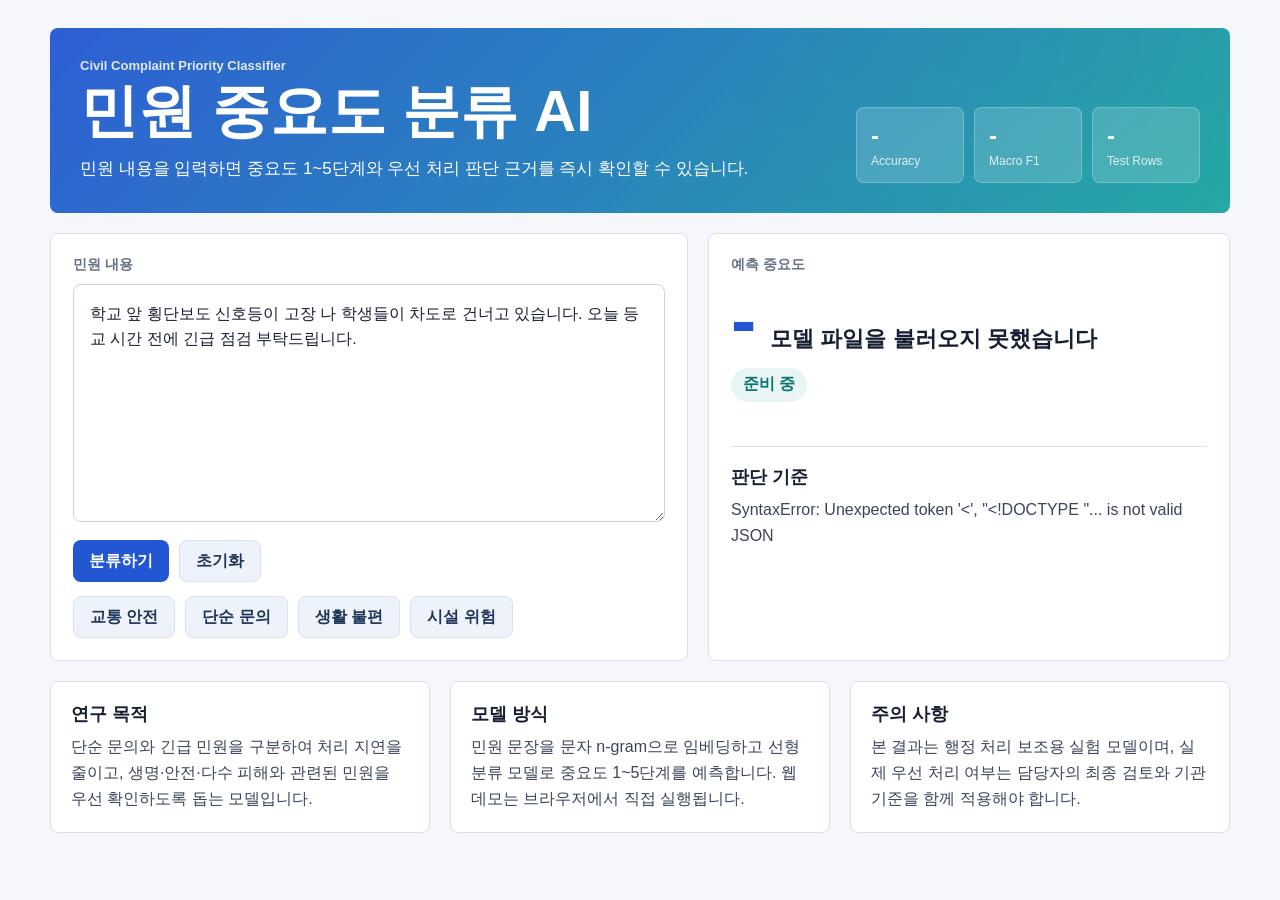
==== index.html @ 4ef5b435 "Build complaint priority classifier project" ====
<!doctype html>
<html lang="ko">
  <head>
    <meta charset="utf-8" />
    <meta name="viewport" content="width=device-width, initial-scale=1" />
    <title>민원 중요도 분류 AI</title>
    <link rel="stylesheet" href="styles.css" />
  </head>
  <body>
    <main class="shell">
      <section class="hero" aria-labelledby="page-title">
        <div>
          <p class="eyebrow">Civil Complaint Priority Classifier</p>
          <h1 id="page-title">민원 중요도 분류 AI</h1>
          <p class="summary">
            민원 내용을 입력하면 중요도 1~5단계와 우선 처리 판단 근거를 즉시 확인할 수 있습니다.
          </p>
        </div>
        <div class="metric-strip" aria-label="모델 성능 요약">
          <div>
            <strong id="metric-accuracy">-</strong>
            <span>Accuracy</span>
          </div>
          <div>
            <strong id="metric-f1">-</strong>
            <span>Macro F1</span>
          </div>
          <div>
            <strong id="metric-rows">-</strong>
            <span>Test Rows</span>
          </div>
        </div>
      </section>

      <section class="workspace" aria-label="민원 분류 테스트">
        <div class="input-pane">
          <label for="complaint-text">민원 내용</label>
          <textarea id="complaint-text" rows="8">학교 앞 횡단보도 신호등이 고장 나 학생들이 차도로 건너고 있습니다. 오늘 등교 시간 전에 긴급 점검 부탁드립니다.</textarea>
          <div class="actions">
            <button id="predict-button" type="button">분류하기</button>
            <button class="ghost" id="clear-button" type="button">초기화</button>
          </div>
          <div class="examples" aria-label="예시 민원">
            <button type="button" data-example="도로 중앙분리대가 파손되어 차량이 급정거하고 있습니다. 야간 사고 위험이 커서 즉시 조치가 필요합니다.">교통 안전</button>
            <button type="button" data-example="과태료 납부 기한과 납부 방법이 궁금합니다. 어디에서 확인할 수 있나요?">단순 문의</button>
            <button type="button" data-example="아파트 단지 옆 공사장에서 새벽마다 소음과 먼지가 심합니다. 여러 세대가 반복적으로 피해를 겪고 있습니다.">생활 불편</button>
            <button type="button" data-example="하천 산책로 난간이 흔들리고 일부가 떨어져 있습니다. 어린이와 노인이 자주 이용하는 길이라 빠른 보수가 필요합니다.">시설 위험</button>
          </div>
        </div>

        <div class="result-pane" aria-live="polite">
          <p class="result-label">예측 중요도</p>
          <div class="score-row">
            <strong id="result-score">-</strong>
            <span id="result-title">모델을 불러오는 중</span>
          </div>
          <div id="priority-badge" class="priority-badge">준비 중</div>
          <ol class="probabilities" id="probabilities"></ol>
          <div class="basis">
            <h2>판단 기준</h2>
            <p id="basis-text">입력 문장을 분석하면 기준 설명이 표시됩니다.</p>
          </div>
        </div>
      </section>

      <section class="reference" aria-label="프로젝트 요약">
        <div>
          <h2>연구 목적</h2>
          <p>단순 문의와 긴급 민원을 구분하여 처리 지연을 줄이고, 생명·안전·다수 피해와 관련된 민원을 우선 확인하도록 돕는 모델입니다.</p>
        </div>
        <div>
          <h2>모델 방식</h2>
          <p>민원 문장을 문자 n-gram으로 임베딩하고 선형 분류 모델로 중요도 1~5단계를 예측합니다. 웹 데모는 브라우저에서 직접 실행됩니다.</p>
        </div>
        <div>
          <h2>주의 사항</h2>
          <p>본 결과는 행정 처리 보조용 실험 모델이며, 실제 우선 처리 여부는 담당자의 최종 검토와 기관 기준을 함께 적용해야 합니다.</p>
        </div>
      </section>
    </main>
    <script src="app.js"></script>
  </body>
</html>
---- styles.css ----
:root {
  color-scheme: light;
  --ink: #172033;
  --muted: #647084;
  --line: #d9e1ec;
  --blue: #2256d2;
  --teal: #0f9f9a;
  --amber: #b7791f;
  --red: #c2413d;
  --surface: #ffffff;
  --wash: #f5f7fb;
  font-family: "Segoe UI", "Malgun Gothic", Arial, sans-serif;
}

* {
  box-sizing: border-box;
}

body {
  margin: 0;
  background: var(--wash);
  color: var(--ink);
}

.shell {
  width: min(1180px, calc(100% - 32px));
  margin: 0 auto;
  padding: 28px 0 40px;
}

.hero {
  display: grid;
  grid-template-columns: 1fr auto;
  gap: 24px;
  align-items: end;
  padding: 30px;
  color: #fff;
  background:
    linear-gradient(135deg, rgba(34, 86, 210, 0.95), rgba(15, 159, 154, 0.9)),
    radial-gradient(circle at 80% 20%, rgba(255, 255, 255, 0.22), transparent 28%);
  border-radius: 8px;
}

.eyebrow {
  margin: 0 0 8px;
  font-size: 13px;
  font-weight: 700;
  letter-spacing: 0;
  opacity: 0.86;
}

h1 {
  margin: 0;
  font-size: clamp(34px, 5vw, 58px);
  line-height: 1.04;
  letter-spacing: 0;
}

.summary {
  max-width: 680px;
  margin: 14px 0 0;
  font-size: 17px;
  line-height: 1.6;
}

.metric-strip {
  display: grid;
  grid-template-columns: repeat(3, minmax(92px, 1fr));
  gap: 10px;
}

.metric-strip div {
  min-width: 108px;
  padding: 14px;
  background: rgba(255, 255, 255, 0.16);
  border: 1px solid rgba(255, 255, 255, 0.22);
  border-radius: 8px;
}

.metric-strip strong,
.metric-strip span {
  display: block;
}

.metric-strip strong {
  font-size: 24px;
}

.metric-strip span {
  margin-top: 4px;
  font-size: 12px;
  opacity: 0.84;
}

.workspace {
  display: grid;
  grid-template-columns: minmax(0, 1.1fr) minmax(320px, 0.9fr);
  gap: 20px;
  margin-top: 20px;
}

.input-pane,
.result-pane,
.reference > div {
  background: var(--surface);
  border: 1px solid var(--line);
  border-radius: 8px;
}

.input-pane,
.result-pane {
  padding: 22px;
}

label,
.result-label {
  display: block;
  margin: 0 0 10px;
  color: var(--muted);
  font-size: 14px;
  font-weight: 700;
}

textarea {
  width: 100%;
  min-height: 210px;
  resize: vertical;
  padding: 16px;
  border: 1px solid #c8d2df;
  border-radius: 8px;
  color: var(--ink);
  font: inherit;
  line-height: 1.6;
}

textarea:focus {
  outline: 3px solid rgba(34, 86, 210, 0.16);
  border-color: var(--blue);
}

.actions,
.examples {
  display: flex;
  flex-wrap: wrap;
  gap: 10px;
  margin-top: 14px;
}

button {
  min-height: 42px;
  padding: 0 16px;
  border: 0;
  border-radius: 8px;
  background: var(--blue);
  color: #fff;
  font: inherit;
  font-weight: 700;
  cursor: pointer;
}

button:hover {
  filter: brightness(0.96);
}

button.ghost,
.examples button {
  background: #eef3fb;
  color: #203657;
  border: 1px solid #d7e1ef;
}

.score-row {
  display: flex;
  align-items: baseline;
  gap: 14px;
  margin-bottom: 12px;
}

#result-score {
  font-size: 76px;
  line-height: 0.95;
  color: var(--blue);
}

#result-title {
  font-size: 22px;
  font-weight: 800;
}

.priority-badge {
  display: inline-flex;
  align-items: center;
  min-height: 34px;
  padding: 0 12px;
  border-radius: 999px;
  background: #e8f5f4;
  color: #08736f;
  font-weight: 800;
}

.probabilities {
  display: grid;
  gap: 9px;
  margin: 22px 0;
  padding: 0;
  list-style: none;
}

.probabilities li {
  display: grid;
  grid-template-columns: 80px 1fr 58px;
  gap: 10px;
  align-items: center;
  font-size: 14px;
}

.bar {
  height: 10px;
  overflow: hidden;
  border-radius: 999px;
  background: #e9eef6;
}

.bar span {
  display: block;
  height: 100%;
  width: 0;
  border-radius: inherit;
  background: linear-gradient(90deg, var(--teal), var(--blue));
}

.basis {
  padding-top: 18px;
  border-top: 1px solid var(--line);
}

h2 {
  margin: 0 0 8px;
  font-size: 18px;
  letter-spacing: 0;
}

.basis p,
.reference p {
  margin: 0;
  color: #39455a;
  line-height: 1.62;
}

.reference {
  display: grid;
  grid-template-columns: repeat(3, 1fr);
  gap: 20px;
  margin-top: 20px;
}

.reference > div {
  padding: 20px;
}

@media (max-width: 860px) {
  .hero,
  .workspace,
  .reference {
    grid-template-columns: 1fr;
  }

  .metric-strip {
    width: 100%;
  }

  #result-score {
    font-size: 62px;
  }
}
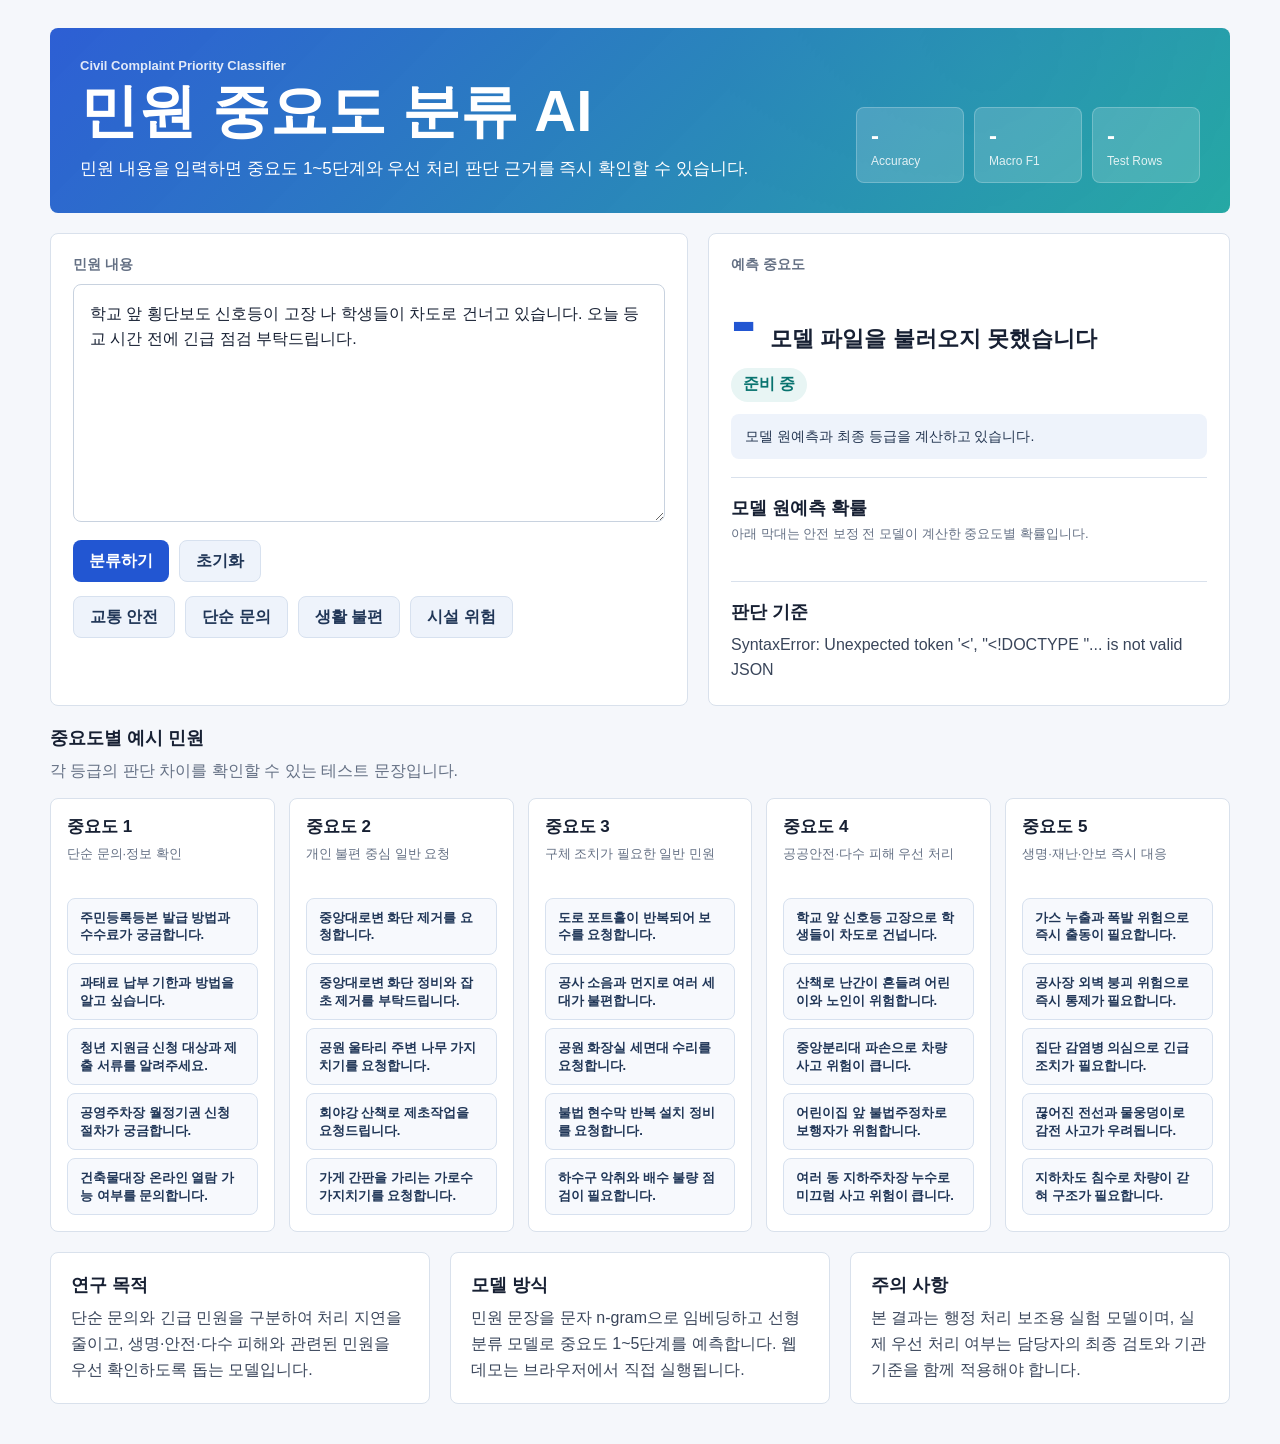
==== commit 19c3f070: "Clarify web priority adjustment and add examples" ====
--- a/index.html
+++ b/index.html
@@ -55,10 +55,83 @@
             <span id="result-title">모델을 불러오는 중</span>
           </div>
           <div id="priority-badge" class="priority-badge">준비 중</div>
+          <p id="adjustment-note" class="adjustment-note">모델 원예측과 최종 등급을 계산하고 있습니다.</p>
+          <div class="probability-heading">
+            <h2>모델 원예측 확률</h2>
+            <p>아래 막대는 안전 보정 전 모델이 계산한 중요도별 확률입니다.</p>
+          </div>
           <ol class="probabilities" id="probabilities"></ol>
           <div class="basis">
             <h2>판단 기준</h2>
             <p id="basis-text">입력 문장을 분석하면 기준 설명이 표시됩니다.</p>
+          </div>
+        </div>
+      </section>
+
+      <section class="example-library" aria-label="중요도별 예시 민원">
+        <div class="section-heading">
+          <h2>중요도별 예시 민원</h2>
+          <p>각 등급의 판단 차이를 확인할 수 있는 테스트 문장입니다.</p>
+        </div>
+        <div class="example-grid">
+          <div class="example-group">
+            <h3>중요도 1</h3>
+            <p>단순 문의·정보 확인</p>
+            <div class="example-list">
+              <button type="button" data-example="주민등록등본 인터넷 발급 방법과 수수료가 궁금합니다.">주민등록등본 발급 방법과 수수료가 궁금합니다.</button>
+              <button type="button" data-example="과태료 납부 기한과 납부 방법을 어디에서 확인할 수 있나요?">과태료 납부 기한과 방법을 알고 싶습니다.</button>
+              <button type="button" data-example="청년 지원금 신청 대상과 제출 서류를 알려주세요.">청년 지원금 신청 대상과 제출 서류를 알려주세요.</button>
+              <button type="button" data-example="공영주차장 월정기권 신청 절차가 궁금합니다.">공영주차장 월정기권 신청 절차가 궁금합니다.</button>
+              <button type="button" data-example="건축물대장 열람은 온라인으로 가능한가요?">건축물대장 온라인 열람 가능 여부를 문의합니다.</button>
+            </div>
+          </div>
+
+          <div class="example-group">
+            <h3>중요도 2</h3>
+            <p>개인 불편 중심 일반 요청</p>
+            <div class="example-list">
+              <button type="button" data-example="중앙대로변 화단 제거해주세요.">중앙대로변 화단 제거를 요청합니다.</button>
+              <button type="button" data-example="중앙대로변 화단 정비와 잡초 제거를 부탁드립니다.">중앙대로변 화단 정비와 잡초 제거를 부탁드립니다.</button>
+              <button type="button" data-example="공원 울타리 주변 나무 가지치기를 요청합니다.">공원 울타리 주변 나무 가지치기를 요청합니다.</button>
+              <button type="button" data-example="회야강 산책로 제초작업을 요청드립니다.">회야강 산책로 제초작업을 요청드립니다.</button>
+              <button type="button" data-example="가게 간판이 가로수에 가려 잘 보이지 않습니다. 가지치기 요청드립니다.">가게 간판을 가리는 가로수 가지치기를 요청합니다.</button>
+            </div>
+          </div>
+
+          <div class="example-group">
+            <h3>중요도 3</h3>
+            <p>구체 조치가 필요한 일반 민원</p>
+            <div class="example-list">
+              <button type="button" data-example="도로 포트홀이 반복적으로 생겨 차량 통행이 불편합니다. 보수 요청합니다.">도로 포트홀이 반복되어 보수를 요청합니다.</button>
+              <button type="button" data-example="아파트 옆 공사 소음과 먼지 때문에 여러 세대가 불편을 겪고 있습니다.">공사 소음과 먼지로 여러 세대가 불편합니다.</button>
+              <button type="button" data-example="공원 화장실 세면대가 계속 고장 나 이용이 어렵습니다. 수리 부탁드립니다.">공원 화장실 세면대 수리를 요청합니다.</button>
+              <button type="button" data-example="불법 현수막이 계속 설치되어 도시 미관과 보행에 불편을 줍니다. 정비 바랍니다.">불법 현수막 반복 설치 정비를 요청합니다.</button>
+              <button type="button" data-example="하수구 악취와 배수 불량이 반복되어 점검이 필요합니다.">하수구 악취와 배수 불량 점검이 필요합니다.</button>
+            </div>
+          </div>
+
+          <div class="example-group">
+            <h3>중요도 4</h3>
+            <p>공공안전·다수 피해 우선 처리</p>
+            <div class="example-list">
+              <button type="button" data-example="학교 앞 횡단보도 신호등이 고장 나 학생들이 차도로 건너고 있습니다. 오늘 등교 시간 전에 점검 부탁드립니다.">학교 앞 신호등 고장으로 학생들이 차도로 건넙니다.</button>
+              <button type="button" data-example="하천 산책로 난간이 흔들려 어린이와 노인이 넘어질 위험이 있습니다. 빠른 보수 요청합니다.">산책로 난간이 흔들려 어린이와 노인이 위험합니다.</button>
+              <button type="button" data-example="도로 중앙분리대가 파손되어 차량이 급정거하고 있습니다. 야간 사고 위험이 커서 즉시 조치가 필요합니다.">중앙분리대 파손으로 차량 사고 위험이 큽니다.</button>
+              <button type="button" data-example="어린이집 앞 불법주정차 때문에 보행자가 차도로 밀려 사고 위험이 큽니다.">어린이집 앞 불법주정차로 보행자가 위험합니다.</button>
+              <button type="button" data-example="아파트 여러 동에서 지하주차장 누수가 반복되어 미끄럼 사고 위험이 큽니다.">여러 동 지하주차장 누수로 미끄럼 사고 위험이 큽니다.</button>
+            </div>
+          </div>
+
+          <div class="example-group">
+            <h3>중요도 5</h3>
+            <p>생명·재난·안보 즉시 대응</p>
+            <div class="example-list">
+              <button type="button" data-example="상가 건물에서 가스 냄새가 나고 누출이 의심됩니다. 폭발 위험이 있어 즉시 출동 요청합니다.">가스 누출과 폭발 위험으로 즉시 출동이 필요합니다.</button>
+              <button type="button" data-example="공사장 외벽이 붕괴될 것처럼 기울어 보이고 사람들이 아래를 지나갑니다. 즉시 통제해 주세요.">공사장 외벽 붕괴 위험으로 즉시 통제가 필요합니다.</button>
+              <button type="button" data-example="집단 식중독 의심 증상이 여러 명에게 발생했습니다. 감염병 신고와 긴급 조치가 필요합니다.">집단 감염병 의심으로 긴급 조치가 필요합니다.</button>
+              <button type="button" data-example="도로에 전선이 끊어져 물웅덩이에 닿아 있습니다. 감전 사고가 우려됩니다.">끊어진 전선과 물웅덩이로 감전 사고가 우려됩니다.</button>
+              <button type="button" data-example="지하차도가 갑자기 침수되어 차량이 갇혀 있습니다. 구조 요청이 필요합니다.">지하차도 침수로 차량이 갇혀 구조가 필요합니다.</button>
+            </div>
           </div>
         </div>
       </section>
--- a/styles.css
+++ b/styles.css
@@ -101,6 +101,7 @@
 
 .input-pane,
 .result-pane,
+.example-group,
 .reference > div {
   background: var(--surface);
   border: 1px solid var(--line);
@@ -198,20 +199,61 @@
   font-weight: 800;
 }
 
+.adjustment-note {
+  margin: 12px 0 0;
+  padding: 12px 14px;
+  border-radius: 8px;
+  background: #eef3fb;
+  color: #243651;
+  font-size: 14px;
+  line-height: 1.55;
+}
+
+.adjustment-note.is-adjusted {
+  background: #fff6df;
+  color: #73460d;
+}
+
+.probability-heading {
+  margin-top: 18px;
+  padding-top: 18px;
+  border-top: 1px solid var(--line);
+}
+
+.probability-heading h2 {
+  margin-bottom: 4px;
+}
+
+.probability-heading p {
+  margin: 0;
+  color: var(--muted);
+  font-size: 13px;
+  line-height: 1.55;
+}
+
 .probabilities {
   display: grid;
   gap: 9px;
-  margin: 22px 0;
+  margin: 14px 0 22px;
   padding: 0;
   list-style: none;
 }
 
 .probabilities li {
   display: grid;
-  grid-template-columns: 80px 1fr 58px;
+  grid-template-columns: 132px 1fr 58px;
   gap: 10px;
   align-items: center;
   font-size: 14px;
+}
+
+.probabilities li.is-model-top {
+  font-weight: 800;
+}
+
+.probabilities li.is-final:not(.is-model-top) {
+  color: #8a4f08;
+  font-weight: 800;
 }
 
 .bar {
@@ -234,6 +276,16 @@
   border-top: 1px solid var(--line);
 }
 
+.section-heading {
+  margin-bottom: 14px;
+}
+
+.section-heading p {
+  margin: 0;
+  color: var(--muted);
+  line-height: 1.6;
+}
+
 h2 {
   margin: 0 0 8px;
   font-size: 18px;
@@ -254,6 +306,51 @@
   margin-top: 20px;
 }
 
+.example-library {
+  margin-top: 20px;
+}
+
+.example-grid {
+  display: grid;
+  grid-template-columns: repeat(5, minmax(0, 1fr));
+  gap: 14px;
+}
+
+.example-group {
+  padding: 16px;
+}
+
+.example-group h3 {
+  margin: 0;
+  font-size: 17px;
+  letter-spacing: 0;
+}
+
+.example-group p {
+  min-height: 42px;
+  margin: 6px 0 12px;
+  color: var(--muted);
+  font-size: 13px;
+  line-height: 1.5;
+}
+
+.example-list {
+  display: grid;
+  gap: 8px;
+}
+
+.example-list button {
+  min-height: 48px;
+  padding: 10px 12px;
+  background: #f7f9fd;
+  color: #203657;
+  border: 1px solid #d7e1ef;
+  text-align: left;
+  font-size: 13px;
+  font-weight: 700;
+  line-height: 1.35;
+}
+
 .reference > div {
   padding: 20px;
 }
@@ -261,6 +358,7 @@
 @media (max-width: 860px) {
   .hero,
   .workspace,
+  .example-grid,
   .reference {
     grid-template-columns: 1fr;
   }
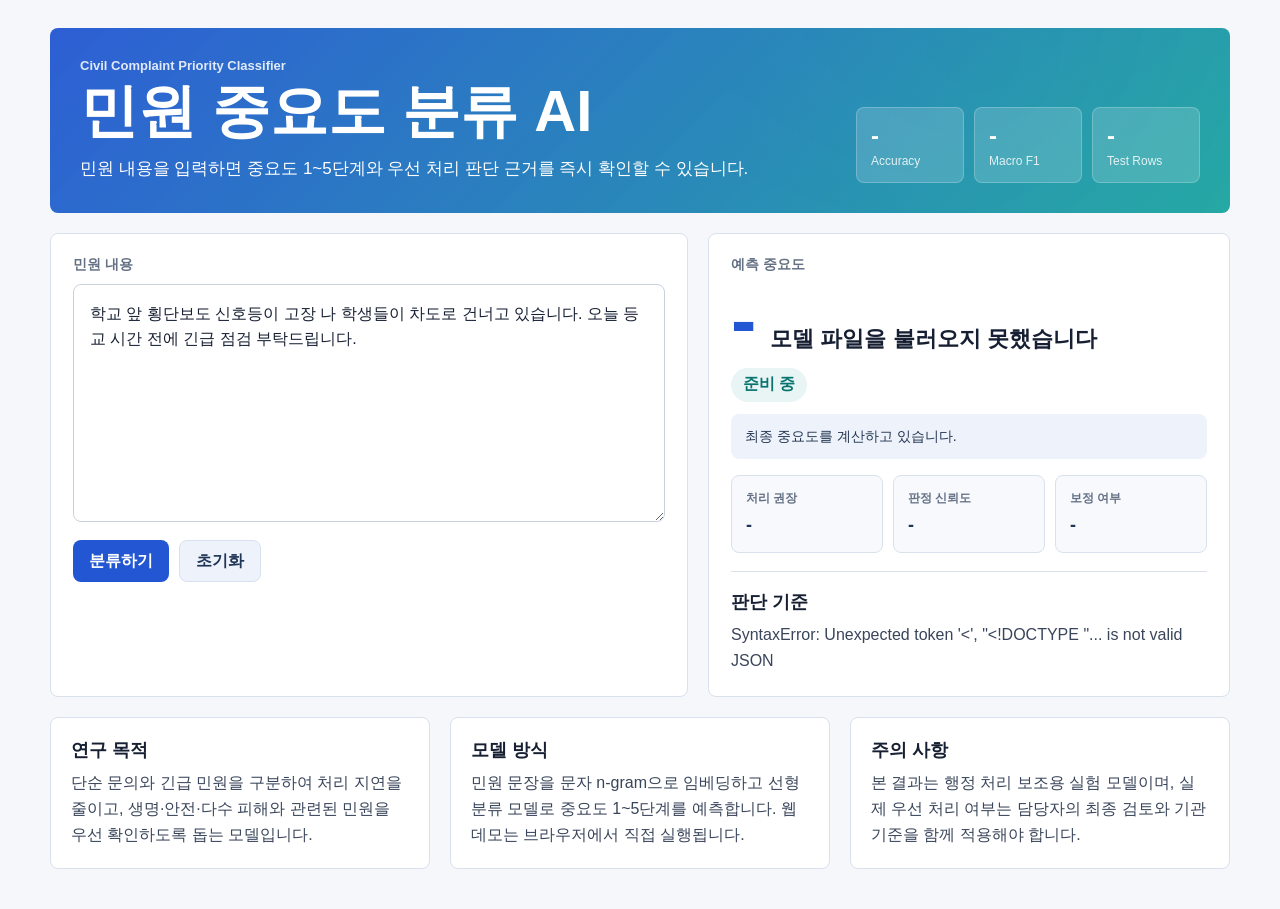
==== commit 325a7b9f: "Simplify web prediction display" ====
--- a/index.html
+++ b/index.html
@@ -40,12 +40,6 @@
             <button id="predict-button" type="button">분류하기</button>
             <button class="ghost" id="clear-button" type="button">초기화</button>
           </div>
-          <div class="examples" aria-label="예시 민원">
-            <button type="button" data-example="도로 중앙분리대가 파손되어 차량이 급정거하고 있습니다. 야간 사고 위험이 커서 즉시 조치가 필요합니다.">교통 안전</button>
-            <button type="button" data-example="과태료 납부 기한과 납부 방법이 궁금합니다. 어디에서 확인할 수 있나요?">단순 문의</button>
-            <button type="button" data-example="아파트 단지 옆 공사장에서 새벽마다 소음과 먼지가 심합니다. 여러 세대가 반복적으로 피해를 겪고 있습니다.">생활 불편</button>
-            <button type="button" data-example="하천 산책로 난간이 흔들리고 일부가 떨어져 있습니다. 어린이와 노인이 자주 이용하는 길이라 빠른 보수가 필요합니다.">시설 위험</button>
-          </div>
         </div>
 
         <div class="result-pane" aria-live="polite">
@@ -55,83 +49,24 @@
             <span id="result-title">모델을 불러오는 중</span>
           </div>
           <div id="priority-badge" class="priority-badge">준비 중</div>
-          <p id="adjustment-note" class="adjustment-note">모델 원예측과 최종 등급을 계산하고 있습니다.</p>
-          <div class="probability-heading">
-            <h2>모델 원예측 확률</h2>
-            <p>아래 막대는 안전 보정 전 모델이 계산한 중요도별 확률입니다.</p>
+          <p id="adjustment-note" class="adjustment-note">최종 중요도를 계산하고 있습니다.</p>
+          <div class="result-metrics" aria-label="분류 보조 지표">
+            <div>
+              <span>처리 권장</span>
+              <strong id="metric-action">-</strong>
+            </div>
+            <div>
+              <span>판정 신뢰도</span>
+              <strong id="metric-confidence">-</strong>
+            </div>
+            <div>
+              <span>보정 여부</span>
+              <strong id="metric-adjusted">-</strong>
+            </div>
           </div>
-          <ol class="probabilities" id="probabilities"></ol>
           <div class="basis">
             <h2>판단 기준</h2>
             <p id="basis-text">입력 문장을 분석하면 기준 설명이 표시됩니다.</p>
-          </div>
-        </div>
-      </section>
-
-      <section class="example-library" aria-label="중요도별 예시 민원">
-        <div class="section-heading">
-          <h2>중요도별 예시 민원</h2>
-          <p>각 등급의 판단 차이를 확인할 수 있는 테스트 문장입니다.</p>
-        </div>
-        <div class="example-grid">
-          <div class="example-group">
-            <h3>중요도 1</h3>
-            <p>단순 문의·정보 확인</p>
-            <div class="example-list">
-              <button type="button" data-example="주민등록등본 인터넷 발급 방법과 수수료가 궁금합니다.">주민등록등본 발급 방법과 수수료가 궁금합니다.</button>
-              <button type="button" data-example="과태료 납부 기한과 납부 방법을 어디에서 확인할 수 있나요?">과태료 납부 기한과 방법을 알고 싶습니다.</button>
-              <button type="button" data-example="청년 지원금 신청 대상과 제출 서류를 알려주세요.">청년 지원금 신청 대상과 제출 서류를 알려주세요.</button>
-              <button type="button" data-example="공영주차장 월정기권 신청 절차가 궁금합니다.">공영주차장 월정기권 신청 절차가 궁금합니다.</button>
-              <button type="button" data-example="건축물대장 열람은 온라인으로 가능한가요?">건축물대장 온라인 열람 가능 여부를 문의합니다.</button>
-            </div>
-          </div>
-
-          <div class="example-group">
-            <h3>중요도 2</h3>
-            <p>개인 불편 중심 일반 요청</p>
-            <div class="example-list">
-              <button type="button" data-example="중앙대로변 화단 제거해주세요.">중앙대로변 화단 제거를 요청합니다.</button>
-              <button type="button" data-example="중앙대로변 화단 정비와 잡초 제거를 부탁드립니다.">중앙대로변 화단 정비와 잡초 제거를 부탁드립니다.</button>
-              <button type="button" data-example="공원 울타리 주변 나무 가지치기를 요청합니다.">공원 울타리 주변 나무 가지치기를 요청합니다.</button>
-              <button type="button" data-example="회야강 산책로 제초작업을 요청드립니다.">회야강 산책로 제초작업을 요청드립니다.</button>
-              <button type="button" data-example="가게 간판이 가로수에 가려 잘 보이지 않습니다. 가지치기 요청드립니다.">가게 간판을 가리는 가로수 가지치기를 요청합니다.</button>
-            </div>
-          </div>
-
-          <div class="example-group">
-            <h3>중요도 3</h3>
-            <p>구체 조치가 필요한 일반 민원</p>
-            <div class="example-list">
-              <button type="button" data-example="도로 포트홀이 반복적으로 생겨 차량 통행이 불편합니다. 보수 요청합니다.">도로 포트홀이 반복되어 보수를 요청합니다.</button>
-              <button type="button" data-example="아파트 옆 공사 소음과 먼지 때문에 여러 세대가 불편을 겪고 있습니다.">공사 소음과 먼지로 여러 세대가 불편합니다.</button>
-              <button type="button" data-example="공원 화장실 세면대가 계속 고장 나 이용이 어렵습니다. 수리 부탁드립니다.">공원 화장실 세면대 수리를 요청합니다.</button>
-              <button type="button" data-example="불법 현수막이 계속 설치되어 도시 미관과 보행에 불편을 줍니다. 정비 바랍니다.">불법 현수막 반복 설치 정비를 요청합니다.</button>
-              <button type="button" data-example="하수구 악취와 배수 불량이 반복되어 점검이 필요합니다.">하수구 악취와 배수 불량 점검이 필요합니다.</button>
-            </div>
-          </div>
-
-          <div class="example-group">
-            <h3>중요도 4</h3>
-            <p>공공안전·다수 피해 우선 처리</p>
-            <div class="example-list">
-              <button type="button" data-example="학교 앞 횡단보도 신호등이 고장 나 학생들이 차도로 건너고 있습니다. 오늘 등교 시간 전에 점검 부탁드립니다.">학교 앞 신호등 고장으로 학생들이 차도로 건넙니다.</button>
-              <button type="button" data-example="하천 산책로 난간이 흔들려 어린이와 노인이 넘어질 위험이 있습니다. 빠른 보수 요청합니다.">산책로 난간이 흔들려 어린이와 노인이 위험합니다.</button>
-              <button type="button" data-example="도로 중앙분리대가 파손되어 차량이 급정거하고 있습니다. 야간 사고 위험이 커서 즉시 조치가 필요합니다.">중앙분리대 파손으로 차량 사고 위험이 큽니다.</button>
-              <button type="button" data-example="어린이집 앞 불법주정차 때문에 보행자가 차도로 밀려 사고 위험이 큽니다.">어린이집 앞 불법주정차로 보행자가 위험합니다.</button>
-              <button type="button" data-example="아파트 여러 동에서 지하주차장 누수가 반복되어 미끄럼 사고 위험이 큽니다.">여러 동 지하주차장 누수로 미끄럼 사고 위험이 큽니다.</button>
-            </div>
-          </div>
-
-          <div class="example-group">
-            <h3>중요도 5</h3>
-            <p>생명·재난·안보 즉시 대응</p>
-            <div class="example-list">
-              <button type="button" data-example="상가 건물에서 가스 냄새가 나고 누출이 의심됩니다. 폭발 위험이 있어 즉시 출동 요청합니다.">가스 누출과 폭발 위험으로 즉시 출동이 필요합니다.</button>
-              <button type="button" data-example="공사장 외벽이 붕괴될 것처럼 기울어 보이고 사람들이 아래를 지나갑니다. 즉시 통제해 주세요.">공사장 외벽 붕괴 위험으로 즉시 통제가 필요합니다.</button>
-              <button type="button" data-example="집단 식중독 의심 증상이 여러 명에게 발생했습니다. 감염병 신고와 긴급 조치가 필요합니다.">집단 감염병 의심으로 긴급 조치가 필요합니다.</button>
-              <button type="button" data-example="도로에 전선이 끊어져 물웅덩이에 닿아 있습니다. 감전 사고가 우려됩니다.">끊어진 전선과 물웅덩이로 감전 사고가 우려됩니다.</button>
-              <button type="button" data-example="지하차도가 갑자기 침수되어 차량이 갇혀 있습니다. 구조 요청이 필요합니다.">지하차도 침수로 차량이 갇혀 구조가 필요합니다.</button>
-            </div>
           </div>
         </div>
       </section>
--- a/styles.css
+++ b/styles.css
@@ -101,7 +101,6 @@
 
 .input-pane,
 .result-pane,
-.example-group,
 .reference > div {
   background: var(--surface);
   border: 1px solid var(--line);
@@ -139,8 +138,7 @@
   border-color: var(--blue);
 }
 
-.actions,
-.examples {
+.actions {
   display: flex;
   flex-wrap: wrap;
   gap: 10px;
@@ -164,7 +162,7 @@
 }
 
 button.ghost,
-.examples button {
+button.secondary {
   background: #eef3fb;
   color: #203657;
   border: 1px solid #d7e1ef;
@@ -214,76 +212,42 @@
   color: #73460d;
 }
 
-.probability-heading {
+.result-metrics {
+  display: grid;
+  grid-template-columns: repeat(3, minmax(0, 1fr));
+  gap: 10px;
+  margin-top: 16px;
+}
+
+.result-metrics div {
+  min-height: 78px;
+  padding: 14px;
+  border: 1px solid var(--line);
+  border-radius: 8px;
+  background: #f7f9fd;
+}
+
+.result-metrics span,
+.result-metrics strong {
+  display: block;
+}
+
+.result-metrics span {
+  color: var(--muted);
+  font-size: 12px;
+  font-weight: 700;
+}
+
+.result-metrics strong {
+  margin-top: 8px;
+  color: #203657;
+  font-size: 18px;
+}
+
+.basis {
   margin-top: 18px;
   padding-top: 18px;
   border-top: 1px solid var(--line);
-}
-
-.probability-heading h2 {
-  margin-bottom: 4px;
-}
-
-.probability-heading p {
-  margin: 0;
-  color: var(--muted);
-  font-size: 13px;
-  line-height: 1.55;
-}
-
-.probabilities {
-  display: grid;
-  gap: 9px;
-  margin: 14px 0 22px;
-  padding: 0;
-  list-style: none;
-}
-
-.probabilities li {
-  display: grid;
-  grid-template-columns: 132px 1fr 58px;
-  gap: 10px;
-  align-items: center;
-  font-size: 14px;
-}
-
-.probabilities li.is-model-top {
-  font-weight: 800;
-}
-
-.probabilities li.is-final:not(.is-model-top) {
-  color: #8a4f08;
-  font-weight: 800;
-}
-
-.bar {
-  height: 10px;
-  overflow: hidden;
-  border-radius: 999px;
-  background: #e9eef6;
-}
-
-.bar span {
-  display: block;
-  height: 100%;
-  width: 0;
-  border-radius: inherit;
-  background: linear-gradient(90deg, var(--teal), var(--blue));
-}
-
-.basis {
-  padding-top: 18px;
-  border-top: 1px solid var(--line);
-}
-
-.section-heading {
-  margin-bottom: 14px;
-}
-
-.section-heading p {
-  margin: 0;
-  color: var(--muted);
-  line-height: 1.6;
 }
 
 h2 {
@@ -306,51 +270,6 @@
   margin-top: 20px;
 }
 
-.example-library {
-  margin-top: 20px;
-}
-
-.example-grid {
-  display: grid;
-  grid-template-columns: repeat(5, minmax(0, 1fr));
-  gap: 14px;
-}
-
-.example-group {
-  padding: 16px;
-}
-
-.example-group h3 {
-  margin: 0;
-  font-size: 17px;
-  letter-spacing: 0;
-}
-
-.example-group p {
-  min-height: 42px;
-  margin: 6px 0 12px;
-  color: var(--muted);
-  font-size: 13px;
-  line-height: 1.5;
-}
-
-.example-list {
-  display: grid;
-  gap: 8px;
-}
-
-.example-list button {
-  min-height: 48px;
-  padding: 10px 12px;
-  background: #f7f9fd;
-  color: #203657;
-  border: 1px solid #d7e1ef;
-  text-align: left;
-  font-size: 13px;
-  font-weight: 700;
-  line-height: 1.35;
-}
-
 .reference > div {
   padding: 20px;
 }
@@ -358,7 +277,7 @@
 @media (max-width: 860px) {
   .hero,
   .workspace,
-  .example-grid,
+  .result-metrics,
   .reference {
     grid-template-columns: 1fr;
   }
